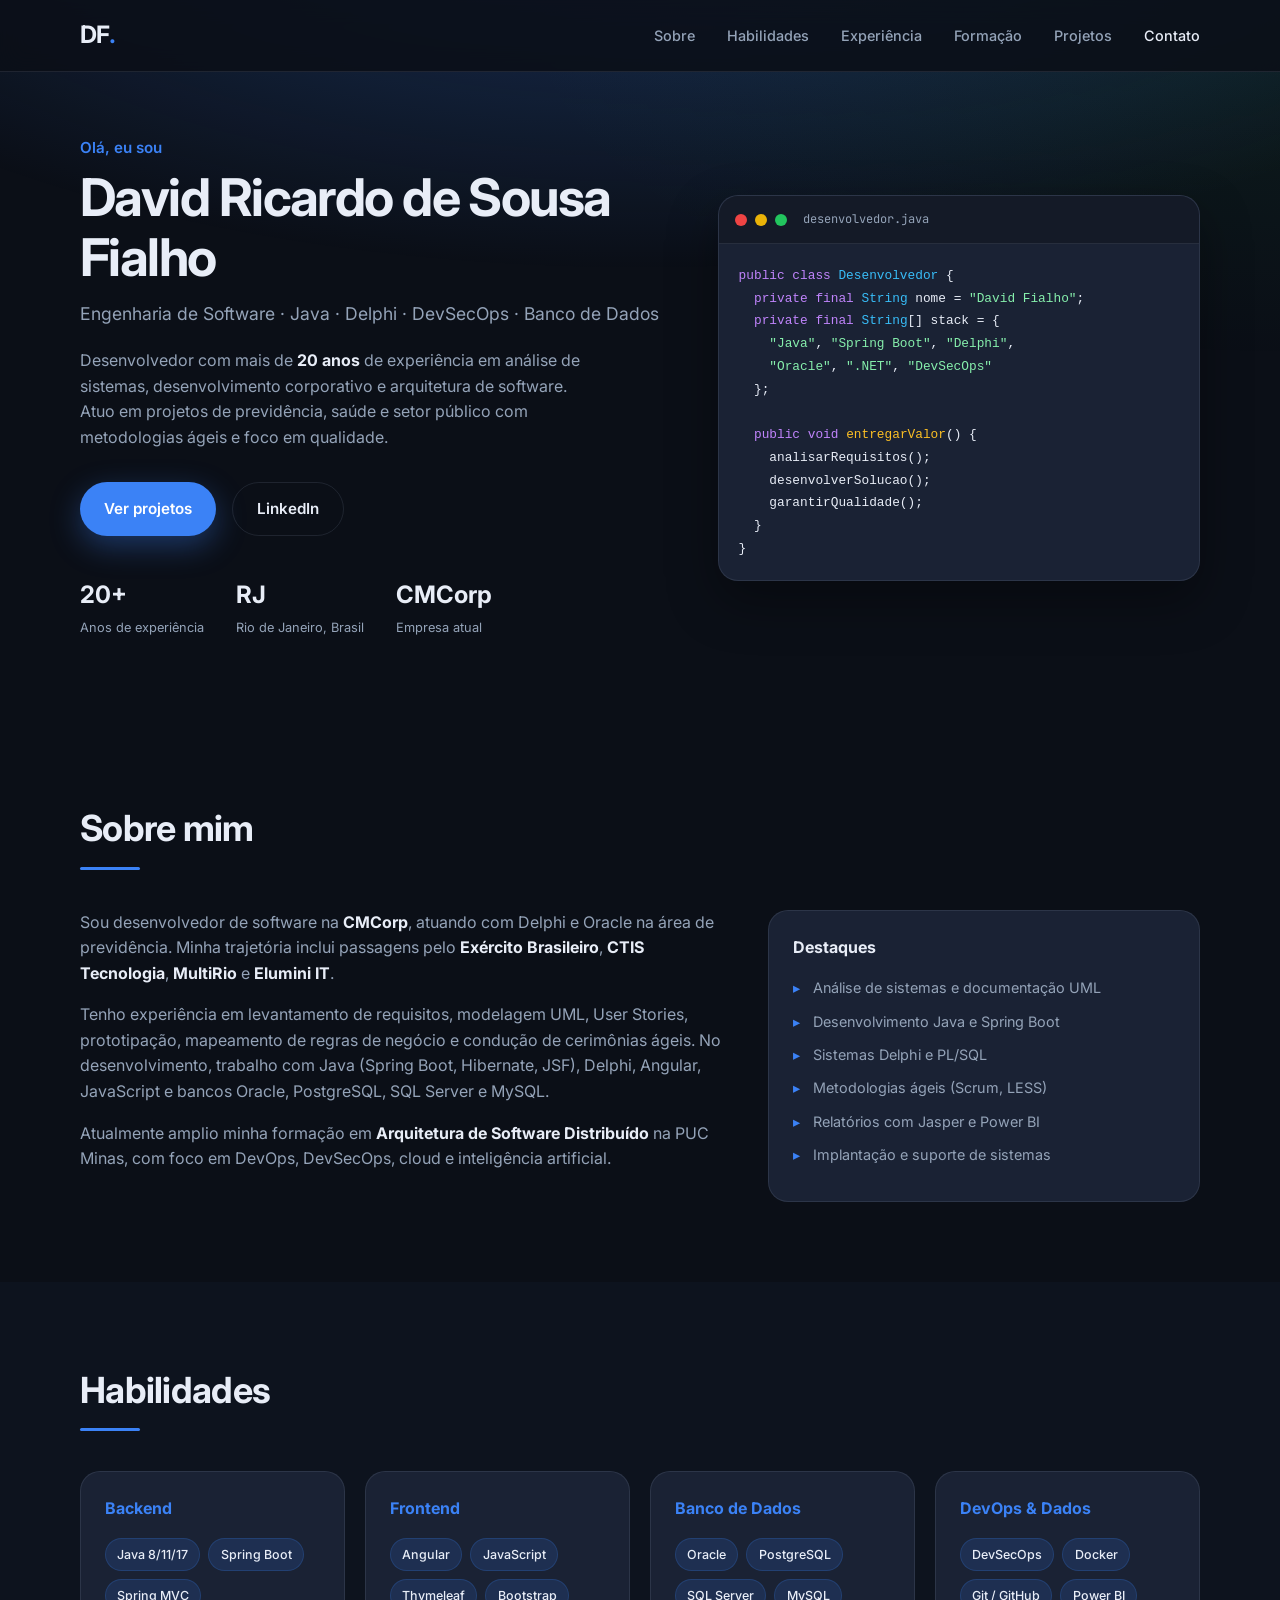
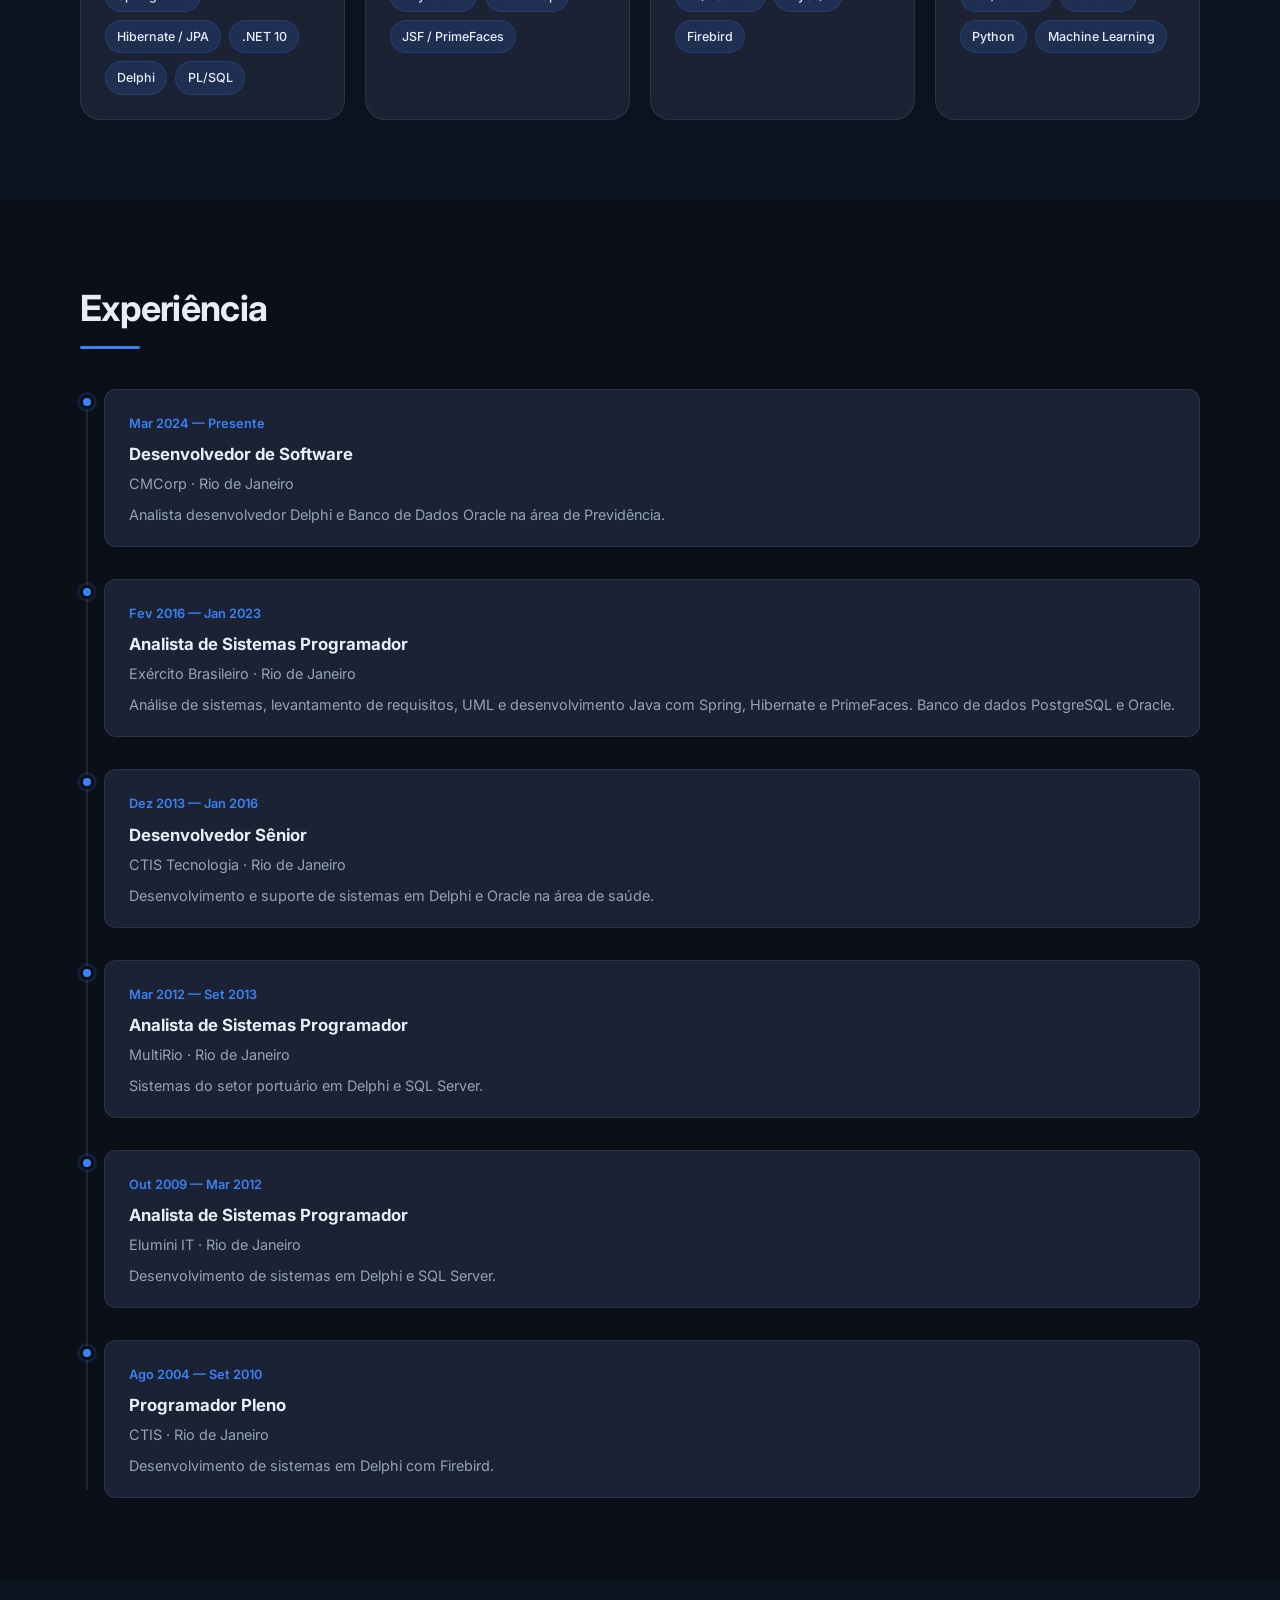
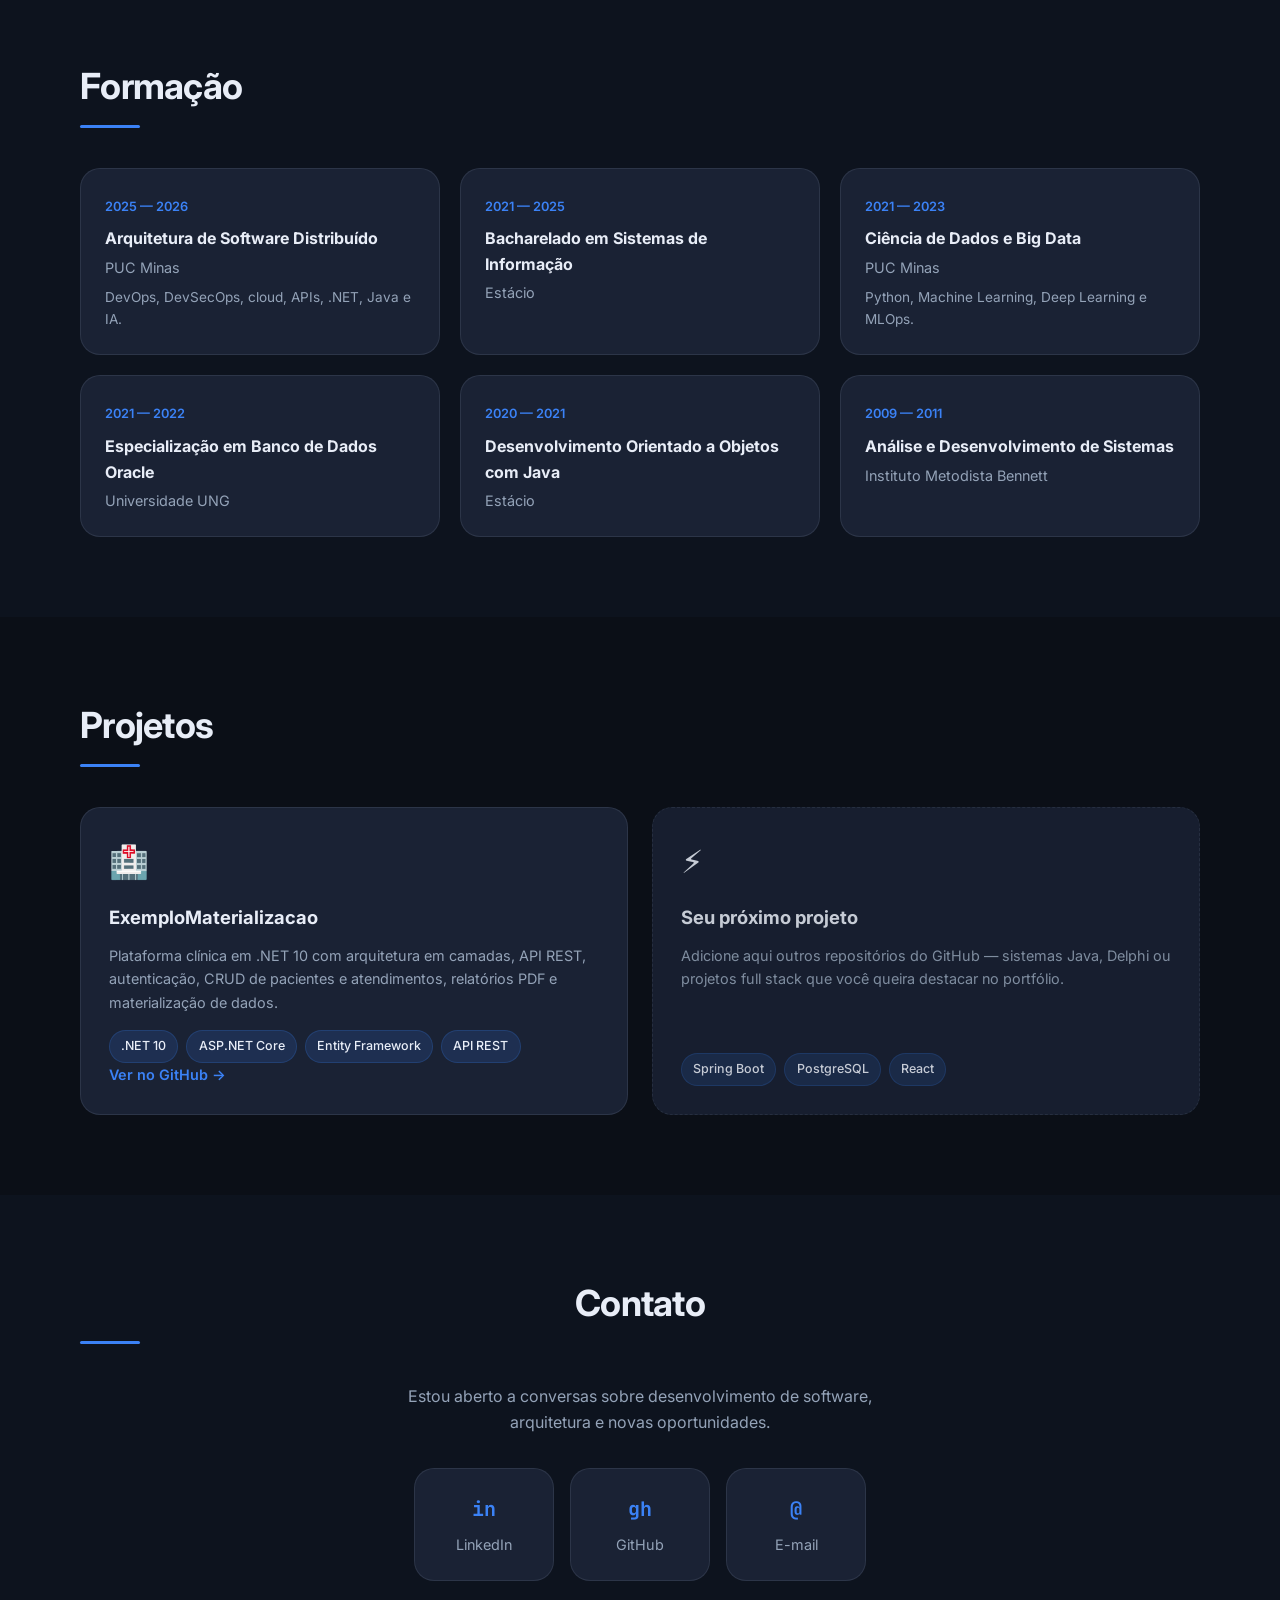
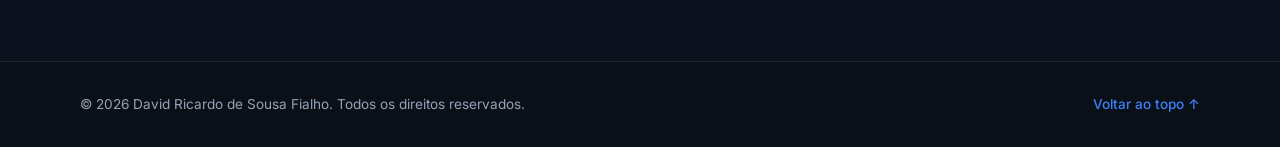
==== index.html @ e1266e58 "Adiciona portfólio pessoal" ====
<!DOCTYPE html>
<html lang="pt-BR">
<head>
  <meta charset="UTF-8">
  <meta name="viewport" content="width=device-width, initial-scale=1.0">
  <meta name="description" content="Portfólio de David Ricardo de Sousa Fialho — Desenvolvedor de Software com mais de 20 anos de experiência em Java, Delphi, DevSecOps e Banco de Dados.">
  <meta name="author" content="David Ricardo de Sousa Fialho">
  <title>David Fialho | Desenvolvedor de Software</title>
  <link rel="preconnect" href="https://fonts.googleapis.com">
  <link rel="preconnect" href="https://fonts.gstatic.com" crossorigin>
  <link href="https://fonts.googleapis.com/css2?family=Inter:wght@400;500;600;700&family=JetBrains+Mono:wght@400;500&display=swap" rel="stylesheet">
  <link rel="stylesheet" href="css/style.css">
</head>
<body>
  <header class="header" id="topo">
    <nav class="nav container">
      <a href="#topo" class="nav-logo">DF<span class="accent">.</span></a>
      <button class="nav-toggle" aria-label="Abrir menu" aria-expanded="false">
        <span></span>
        <span></span>
        <span></span>
      </button>
      <ul class="nav-links">
        <li><a href="#sobre">Sobre</a></li>
        <li><a href="#habilidades">Habilidades</a></li>
        <li><a href="#experiencia">Experiência</a></li>
        <li><a href="#formacao">Formação</a></li>
        <li><a href="#projetos">Projetos</a></li>
        <li><a href="#contato">Contato</a></li>
      </ul>
    </nav>
  </header>

  <main>
    <section class="hero">
      <div class="container hero-grid">
        <div class="hero-content">
          <p class="hero-greeting">Olá, eu sou</p>
          <h1 class="hero-title">David Ricardo de Sousa Fialho</h1>
          <p class="hero-subtitle">
            Engenharia de Software · Java · Delphi · DevSecOps · Banco de Dados
          </p>
          <p class="hero-description">
            Desenvolvedor com mais de <strong>20 anos</strong> de experiência em análise de sistemas,
            desenvolvimento corporativo e arquitetura de software. Atuo em projetos de previdência,
            saúde e setor público com metodologias ágeis e foco em qualidade.
          </p>
          <div class="hero-actions">
            <a href="#projetos" class="btn btn-primary">Ver projetos</a>
            <a href="https://www.linkedin.com/in/david-ricardo-de-sousa-fialho-27782882/" target="_blank" rel="noopener noreferrer" class="btn btn-outline">LinkedIn</a>
          </div>
          <div class="hero-stats">
            <div class="stat">
              <span class="stat-value">20+</span>
              <span class="stat-label">Anos de experiência</span>
            </div>
            <div class="stat">
              <span class="stat-value">RJ</span>
              <span class="stat-label">Rio de Janeiro, Brasil</span>
            </div>
            <div class="stat">
              <span class="stat-value">CMCorp</span>
              <span class="stat-label">Empresa atual</span>
            </div>
          </div>
        </div>
        <div class="hero-visual">
          <div class="code-card">
            <div class="code-header">
              <span class="dot red"></span>
              <span class="dot yellow"></span>
              <span class="dot green"></span>
              <span class="code-filename">desenvolvedor.java</span>
            </div>
            <pre class="code-body"><code><span class="kw">public class</span> <span class="type">Desenvolvedor</span> {
  <span class="kw">private final</span> <span class="type">String</span> nome = <span class="str">"David Fialho"</span>;
  <span class="kw">private final</span> <span class="type">String</span>[] stack = {
    <span class="str">"Java"</span>, <span class="str">"Spring Boot"</span>, <span class="str">"Delphi"</span>,
    <span class="str">"Oracle"</span>, <span class="str">".NET"</span>, <span class="str">"DevSecOps"</span>
  };

  <span class="kw">public void</span> <span class="fn">entregarValor</span>() {
    analisarRequisitos();
    desenvolverSolucao();
    garantirQualidade();
  }
}</code></pre>
          </div>
        </div>
      </div>
    </section>

    <section class="section" id="sobre">
      <div class="container">
        <h2 class="section-title">Sobre mim</h2>
        <div class="about-grid">
          <div class="about-text">
            <p>
              Sou desenvolvedor de software na <strong>CMCorp</strong>, atuando com Delphi e Oracle
              na área de previdência. Minha trajetória inclui passagens pelo
              <strong>Exército Brasileiro</strong>, <strong>CTIS Tecnologia</strong>,
              <strong>MultiRio</strong> e <strong>Elumini IT</strong>.
            </p>
            <p>
              Tenho experiência em levantamento de requisitos, modelagem UML, User Stories,
              prototipação, mapeamento de regras de negócio e condução de cerimônias ágeis.
              No desenvolvimento, trabalho com Java (Spring Boot, Hibernate, JSF), Delphi,
              Angular, JavaScript e bancos Oracle, PostgreSQL, SQL Server e MySQL.
            </p>
            <p>
              Atualmente amplio minha formação em <strong>Arquitetura de Software Distribuído</strong>
              na PUC Minas, com foco em DevOps, DevSecOps, cloud e inteligência artificial.
            </p>
          </div>
          <aside class="about-highlights">
            <h3>Destaques</h3>
            <ul>
              <li>Análise de sistemas e documentação UML</li>
              <li>Desenvolvimento Java e Spring Boot</li>
              <li>Sistemas Delphi e PL/SQL</li>
              <li>Metodologias ágeis (Scrum, LESS)</li>
              <li>Relatórios com Jasper e Power BI</li>
              <li>Implantação e suporte de sistemas</li>
            </ul>
          </aside>
        </div>
      </div>
    </section>

    <section class="section section-alt" id="habilidades">
      <div class="container">
        <h2 class="section-title">Habilidades</h2>
        <div class="skills-grid">
          <article class="skill-card">
            <h3>Backend</h3>
            <div class="tags">
              <span>Java 8/11/17</span>
              <span>Spring Boot</span>
              <span>Spring MVC</span>
              <span>Hibernate / JPA</span>
              <span>.NET 10</span>
              <span>Delphi</span>
              <span>PL/SQL</span>
            </div>
          </article>
          <article class="skill-card">
            <h3>Frontend</h3>
            <div class="tags">
              <span>Angular</span>
              <span>JavaScript</span>
              <span>Thymeleaf</span>
              <span>Bootstrap</span>
              <span>JSF / PrimeFaces</span>
            </div>
          </article>
          <article class="skill-card">
            <h3>Banco de Dados</h3>
            <div class="tags">
              <span>Oracle</span>
              <span>PostgreSQL</span>
              <span>SQL Server</span>
              <span>MySQL</span>
              <span>Firebird</span>
            </div>
          </article>
          <article class="skill-card">
            <h3>DevOps &amp; Dados</h3>
            <div class="tags">
              <span>DevSecOps</span>
              <span>Docker</span>
              <span>Git / GitHub</span>
              <span>Power BI</span>
              <span>Python</span>
              <span>Machine Learning</span>
            </div>
          </article>
        </div>
      </div>
    </section>

    <section class="section" id="experiencia">
      <div class="container">
        <h2 class="section-title">Experiência</h2>
        <div class="timeline">
          <article class="timeline-item">
            <div class="timeline-marker"></div>
            <div class="timeline-content">
              <span class="timeline-period">Mar 2024 — Presente</span>
              <h3>Desenvolvedor de Software</h3>
              <p class="timeline-company">CMCorp · Rio de Janeiro</p>
              <p>Analista desenvolvedor Delphi e Banco de Dados Oracle na área de Previdência.</p>
            </div>
          </article>
          <article class="timeline-item">
            <div class="timeline-marker"></div>
            <div class="timeline-content">
              <span class="timeline-period">Fev 2016 — Jan 2023</span>
              <h3>Analista de Sistemas Programador</h3>
              <p class="timeline-company">Exército Brasileiro · Rio de Janeiro</p>
              <p>
                Análise de sistemas, levantamento de requisitos, UML e desenvolvimento Java com
                Spring, Hibernate e PrimeFaces. Banco de dados PostgreSQL e Oracle.
              </p>
            </div>
          </article>
          <article class="timeline-item">
            <div class="timeline-marker"></div>
            <div class="timeline-content">
              <span class="timeline-period">Dez 2013 — Jan 2016</span>
              <h3>Desenvolvedor Sênior</h3>
              <p class="timeline-company">CTIS Tecnologia · Rio de Janeiro</p>
              <p>Desenvolvimento e suporte de sistemas em Delphi e Oracle na área de saúde.</p>
            </div>
          </article>
          <article class="timeline-item">
            <div class="timeline-marker"></div>
            <div class="timeline-content">
              <span class="timeline-period">Mar 2012 — Set 2013</span>
              <h3>Analista de Sistemas Programador</h3>
              <p class="timeline-company">MultiRio · Rio de Janeiro</p>
              <p>Sistemas do setor portuário em Delphi e SQL Server.</p>
            </div>
          </article>
          <article class="timeline-item">
            <div class="timeline-marker"></div>
            <div class="timeline-content">
              <span class="timeline-period">Out 2009 — Mar 2012</span>
              <h3>Analista de Sistemas Programador</h3>
              <p class="timeline-company">Elumini IT · Rio de Janeiro</p>
              <p>Desenvolvimento de sistemas em Delphi e SQL Server.</p>
            </div>
          </article>
          <article class="timeline-item">
            <div class="timeline-marker"></div>
            <div class="timeline-content">
              <span class="timeline-period">Ago 2004 — Set 2010</span>
              <h3>Programador Pleno</h3>
              <p class="timeline-company">CTIS · Rio de Janeiro</p>
              <p>Desenvolvimento de sistemas em Delphi com Firebird.</p>
            </div>
          </article>
        </div>
      </div>
    </section>

    <section class="section section-alt" id="formacao">
      <div class="container">
        <h2 class="section-title">Formação</h2>
        <div class="education-grid">
          <article class="education-card">
            <span class="education-year">2025 — 2026</span>
            <h3>Arquitetura de Software Distribuído</h3>
            <p>PUC Minas</p>
            <p class="education-detail">DevOps, DevSecOps, cloud, APIs, .NET, Java e IA.</p>
          </article>
          <article class="education-card">
            <span class="education-year">2021 — 2025</span>
            <h3>Bacharelado em Sistemas de Informação</h3>
            <p>Estácio</p>
          </article>
          <article class="education-card">
            <span class="education-year">2021 — 2023</span>
            <h3>Ciência de Dados e Big Data</h3>
            <p>PUC Minas</p>
            <p class="education-detail">Python, Machine Learning, Deep Learning e MLOps.</p>
          </article>
          <article class="education-card">
            <span class="education-year">2021 — 2022</span>
            <h3>Especialização em Banco de Dados Oracle</h3>
            <p>Universidade UNG</p>
          </article>
          <article class="education-card">
            <span class="education-year">2020 — 2021</span>
            <h3>Desenvolvimento Orientado a Objetos com Java</h3>
            <p>Estácio</p>
          </article>
          <article class="education-card">
            <span class="education-year">2009 — 2011</span>
            <h3>Análise e Desenvolvimento de Sistemas</h3>
            <p>Instituto Metodista Bennett</p>
          </article>
        </div>
      </div>
    </section>

    <section class="section" id="projetos">
      <div class="container">
        <h2 class="section-title">Projetos</h2>
        <div class="projects-grid">
          <article class="project-card">
            <div class="project-icon">🏥</div>
            <h3>ExemploMaterializacao</h3>
            <p>
              Plataforma clínica em .NET 10 com arquitetura em camadas, API REST, autenticação,
              CRUD de pacientes e atendimentos, relatórios PDF e materialização de dados.
            </p>
            <div class="tags">
              <span>.NET 10</span>
              <span>ASP.NET Core</span>
              <span>Entity Framework</span>
              <span>API REST</span>
            </div>
            <a href="https://github.com/SEU-USUARIO/ExemploMaterializacao" target="_blank" rel="noopener noreferrer" class="project-link">
              Ver no GitHub →
            </a>
          </article>
          <article class="project-card project-card-placeholder">
            <div class="project-icon">⚡</div>
            <h3>Seu próximo projeto</h3>
            <p>
              Adicione aqui outros repositórios do GitHub — sistemas Java, Delphi ou projetos
              full stack que você queira destacar no portfólio.
            </p>
            <div class="tags">
              <span>Spring Boot</span>
              <span>PostgreSQL</span>
              <span>React</span>
            </div>
          </article>
        </div>
      </div>
    </section>

    <section class="section section-alt" id="contato">
      <div class="container contact-container">
        <h2 class="section-title">Contato</h2>
        <p class="contact-text">
          Estou aberto a conversas sobre desenvolvimento de software, arquitetura e novas oportunidades.
        </p>
        <div class="contact-links">
          <a href="https://www.linkedin.com/in/david-ricardo-de-sousa-fialho-27782882/" target="_blank" rel="noopener noreferrer" class="contact-card">
            <span class="contact-icon">in</span>
            <span class="contact-label">LinkedIn</span>
          </a>
          <a href="https://github.com/SEU-USUARIO" target="_blank" rel="noopener noreferrer" class="contact-card">
            <span class="contact-icon">gh</span>
            <span class="contact-label">GitHub</span>
          </a>
          <a href="mailto:seu-email@exemplo.com" class="contact-card">
            <span class="contact-icon">@</span>
            <span class="contact-label">E-mail</span>
          </a>
        </div>
      </div>
    </section>
  </main>

  <footer class="footer">
    <div class="container footer-content">
      <p>&copy; <span id="year"></span> David Ricardo de Sousa Fialho. Todos os direitos reservados.</p>
      <a href="#topo" class="back-to-top">Voltar ao topo ↑</a>
    </div>
  </footer>

  <script src="js/main.js"></script>
</body>
</html>
---- css/style.css ----
:root {
  --bg: #0b0f17;
  --bg-alt: #111827;
  --surface: #1a2234;
  --surface-hover: #243049;
  --text: #e8edf7;
  --text-muted: #94a3b8;
  --accent: #3b82f6;
  --accent-soft: rgba(59, 130, 246, 0.15);
  --accent-glow: rgba(59, 130, 246, 0.35);
  --border: rgba(148, 163, 184, 0.15);
  --success: #22c55e;
  --radius: 12px;
  --radius-lg: 20px;
  --shadow: 0 20px 50px rgba(0, 0, 0, 0.35);
  --header-height: 72px;
  --font: "Inter", system-ui, sans-serif;
  --mono: "JetBrains Mono", monospace;
}

*,
*::before,
*::after {
  box-sizing: border-box;
  margin: 0;
  padding: 0;
}

html {
  scroll-behavior: smooth;
}

body {
  font-family: var(--font);
  background: var(--bg);
  color: var(--text);
  line-height: 1.6;
  min-height: 100vh;
}

body::before {
  content: "";
  position: fixed;
  inset: 0;
  background:
    radial-gradient(ellipse 80% 50% at 50% -20%, var(--accent-glow), transparent),
    radial-gradient(ellipse 60% 40% at 100% 0%, rgba(34, 197, 94, 0.08), transparent);
  pointer-events: none;
  z-index: -1;
}

a {
  color: inherit;
  text-decoration: none;
}

img {
  max-width: 100%;
  display: block;
}

.container {
  width: min(1120px, calc(100% - 2rem));
  margin-inline: auto;
}

/* Header */
.header {
  position: fixed;
  top: 0;
  left: 0;
  right: 0;
  z-index: 100;
  height: var(--header-height);
  background: rgba(11, 15, 23, 0.85);
  backdrop-filter: blur(12px);
  border-bottom: 1px solid var(--border);
}

.nav {
  display: flex;
  align-items: center;
  justify-content: space-between;
  height: 100%;
}

.nav-logo {
  font-size: 1.5rem;
  font-weight: 700;
  letter-spacing: -0.03em;
}

.nav-logo .accent {
  color: var(--accent);
}

.nav-links {
  display: flex;
  gap: 2rem;
  list-style: none;
}

.nav-links a {
  color: var(--text-muted);
  font-size: 0.9rem;
  font-weight: 500;
  transition: color 0.2s;
}

.nav-links a:hover {
  color: var(--text);
}

.nav-toggle {
  display: none;
  flex-direction: column;
  gap: 5px;
  background: none;
  border: none;
  cursor: pointer;
  padding: 4px;
}

.nav-toggle span {
  display: block;
  width: 24px;
  height: 2px;
  background: var(--text);
  border-radius: 2px;
  transition: transform 0.3s, opacity 0.3s;
}

/* Hero */
.hero {
  padding: calc(var(--header-height) + 4rem) 0 5rem;
}

.hero-grid {
  display: grid;
  grid-template-columns: 1.1fr 0.9fr;
  gap: 3rem;
  align-items: center;
}

.hero-greeting {
  color: var(--accent);
  font-weight: 600;
  font-size: 0.95rem;
  margin-bottom: 0.5rem;
}

.hero-title {
  font-size: clamp(2rem, 5vw, 3.25rem);
  font-weight: 700;
  line-height: 1.15;
  letter-spacing: -0.03em;
  margin-bottom: 0.75rem;
}

.hero-subtitle {
  font-size: 1.1rem;
  color: var(--text-muted);
  margin-bottom: 1.25rem;
}

.hero-description {
  color: var(--text-muted);
  max-width: 52ch;
  margin-bottom: 2rem;
}

.hero-description strong {
  color: var(--text);
}

.hero-actions {
  display: flex;
  flex-wrap: wrap;
  gap: 1rem;
  margin-bottom: 2.5rem;
}

.btn {
  display: inline-flex;
  align-items: center;
  justify-content: center;
  padding: 0.85rem 1.5rem;
  border-radius: 999px;
  font-weight: 600;
  font-size: 0.95rem;
  transition: transform 0.2s, box-shadow 0.2s, background 0.2s;
}

.btn:hover {
  transform: translateY(-2px);
}

.btn-primary {
  background: var(--accent);
  color: #fff;
  box-shadow: 0 10px 30px var(--accent-glow);
}

.btn-primary:hover {
  box-shadow: 0 14px 40px var(--accent-glow);
}

.btn-outline {
  border: 1px solid var(--border);
  color: var(--text);
}

.btn-outline:hover {
  background: var(--surface);
}

.hero-stats {
  display: flex;
  flex-wrap: wrap;
  gap: 2rem;
}

.stat-value {
  display: block;
  font-size: 1.5rem;
  font-weight: 700;
  color: var(--text);
}

.stat-label {
  font-size: 0.8rem;
  color: var(--text-muted);
}

/* Code card */
.code-card {
  background: var(--surface);
  border: 1px solid var(--border);
  border-radius: var(--radius-lg);
  overflow: hidden;
  box-shadow: var(--shadow);
}

.code-header {
  display: flex;
  align-items: center;
  gap: 0.5rem;
  padding: 0.85rem 1rem;
  background: rgba(0, 0, 0, 0.25);
  border-bottom: 1px solid var(--border);
}

.dot {
  width: 12px;
  height: 12px;
  border-radius: 50%;
}

.dot.red { background: #ef4444; }
.dot.yellow { background: #eab308; }
.dot.green { background: #22c55e; }

.code-filename {
  margin-left: 0.5rem;
  font-family: var(--mono);
  font-size: 0.75rem;
  color: var(--text-muted);
}

.code-body {
  padding: 1.25rem;
  overflow-x: auto;
  font-family: var(--mono);
  font-size: 0.8rem;
  line-height: 1.7;
}

.code-body .kw { color: #c084fc; }
.code-body .type { color: #38bdf8; }
.code-body .str { color: #86efac; }
.code-body .fn { color: #fbbf24; }

/* Sections */
.section {
  padding: 5rem 0;
}

.section-alt {
  background: rgba(17, 24, 39, 0.5);
}

.section-title {
  font-size: clamp(1.75rem, 4vw, 2.25rem);
  font-weight: 700;
  letter-spacing: -0.02em;
  margin-bottom: 2.5rem;
  position: relative;
  padding-bottom: 0.75rem;
}

.section-title::after {
  content: "";
  position: absolute;
  left: 0;
  bottom: 0;
  width: 60px;
  height: 3px;
  background: var(--accent);
  border-radius: 2px;
}

/* About */
.about-grid {
  display: grid;
  grid-template-columns: 1.5fr 1fr;
  gap: 2.5rem;
}

.about-text p {
  color: var(--text-muted);
  margin-bottom: 1rem;
}

.about-text strong {
  color: var(--text);
}

.about-highlights {
  background: var(--surface);
  border: 1px solid var(--border);
  border-radius: var(--radius-lg);
  padding: 1.5rem;
}

.about-highlights h3 {
  font-size: 1rem;
  margin-bottom: 1rem;
}

.about-highlights ul {
  list-style: none;
}

.about-highlights li {
  position: relative;
  padding-left: 1.25rem;
  color: var(--text-muted);
  font-size: 0.9rem;
  margin-bottom: 0.65rem;
}

.about-highlights li::before {
  content: "▸";
  position: absolute;
  left: 0;
  color: var(--accent);
}

/* Skills */
.skills-grid {
  display: grid;
  grid-template-columns: repeat(auto-fit, minmax(240px, 1fr));
  gap: 1.25rem;
}

.skill-card {
  background: var(--surface);
  border: 1px solid var(--border);
  border-radius: var(--radius-lg);
  padding: 1.5rem;
  transition: border-color 0.2s, transform 0.2s;
}

.skill-card:hover {
  border-color: var(--accent);
  transform: translateY(-4px);
}

.skill-card h3 {
  font-size: 1rem;
  margin-bottom: 1rem;
  color: var(--accent);
}

.tags {
  display: flex;
  flex-wrap: wrap;
  gap: 0.5rem;
}

.tags span {
  background: var(--accent-soft);
  color: var(--text);
  font-size: 0.78rem;
  font-weight: 500;
  padding: 0.35rem 0.7rem;
  border-radius: 999px;
  border: 1px solid rgba(59, 130, 246, 0.2);
}

/* Timeline */
.timeline {
  position: relative;
  padding-left: 1.5rem;
}

.timeline::before {
  content: "";
  position: absolute;
  left: 6px;
  top: 8px;
  bottom: 8px;
  width: 2px;
  background: var(--border);
}

.timeline-item {
  position: relative;
  padding-bottom: 2rem;
}

.timeline-item:last-child {
  padding-bottom: 0;
}

.timeline-marker {
  position: absolute;
  left: -1.5rem;
  top: 6px;
  width: 14px;
  height: 14px;
  background: var(--accent);
  border: 3px solid var(--bg);
  border-radius: 50%;
  box-shadow: 0 0 0 3px var(--accent-soft);
}

.timeline-content {
  background: var(--surface);
  border: 1px solid var(--border);
  border-radius: var(--radius);
  padding: 1.25rem 1.5rem;
}

.timeline-period {
  font-size: 0.8rem;
  color: var(--accent);
  font-weight: 600;
}

.timeline-content h3 {
  font-size: 1.05rem;
  margin: 0.35rem 0 0.25rem;
}

.timeline-company {
  font-size: 0.9rem;
  color: var(--text-muted);
  margin-bottom: 0.5rem;
}

.timeline-content p:last-child {
  font-size: 0.9rem;
  color: var(--text-muted);
}

/* Education */
.education-grid {
  display: grid;
  grid-template-columns: repeat(auto-fit, minmax(280px, 1fr));
  gap: 1.25rem;
}

.education-card {
  background: var(--surface);
  border: 1px solid var(--border);
  border-radius: var(--radius-lg);
  padding: 1.5rem;
}

.education-year {
  font-size: 0.8rem;
  color: var(--accent);
  font-weight: 600;
}

.education-card h3 {
  font-size: 1rem;
  margin: 0.5rem 0 0.25rem;
}

.education-card > p {
  color: var(--text-muted);
  font-size: 0.9rem;
}

.education-detail {
  margin-top: 0.5rem;
  font-size: 0.85rem !important;
}

/* Projects */
.projects-grid {
  display: grid;
  grid-template-columns: repeat(auto-fit, minmax(300px, 1fr));
  gap: 1.5rem;
}

.project-card {
  background: var(--surface);
  border: 1px solid var(--border);
  border-radius: var(--radius-lg);
  padding: 1.75rem;
  display: flex;
  flex-direction: column;
  transition: border-color 0.2s, transform 0.2s;
}

.project-card:hover {
  border-color: var(--accent);
  transform: translateY(-4px);
}

.project-card-placeholder {
  border-style: dashed;
  opacity: 0.85;
}

.project-icon {
  font-size: 2rem;
  margin-bottom: 1rem;
}

.project-card h3 {
  font-size: 1.15rem;
  margin-bottom: 0.75rem;
}

.project-card > p {
  color: var(--text-muted);
  font-size: 0.9rem;
  flex: 1;
  margin-bottom: 1rem;
}

.project-link {
  margin-top: auto;
  color: var(--accent);
  font-weight: 600;
  font-size: 0.9rem;
}

.project-link:hover {
  text-decoration: underline;
}

/* Contact */
.contact-container {
  text-align: center;
}

.contact-text {
  color: var(--text-muted);
  max-width: 50ch;
  margin: 0 auto 2rem;
}

.contact-links {
  display: flex;
  flex-wrap: wrap;
  justify-content: center;
  gap: 1rem;
}

.contact-card {
  display: flex;
  flex-direction: column;
  align-items: center;
  gap: 0.5rem;
  background: var(--surface);
  border: 1px solid var(--border);
  border-radius: var(--radius-lg);
  padding: 1.5rem 2.5rem;
  min-width: 140px;
  transition: border-color 0.2s, transform 0.2s;
}

.contact-card:hover {
  border-color: var(--accent);
  transform: translateY(-4px);
}

.contact-icon {
  font-family: var(--mono);
  font-weight: 700;
  font-size: 1.25rem;
  color: var(--accent);
}

.contact-label {
  font-size: 0.9rem;
  color: var(--text-muted);
}

/* Footer */
.footer {
  border-top: 1px solid var(--border);
  padding: 2rem 0;
}

.footer-content {
  display: flex;
  flex-wrap: wrap;
  justify-content: space-between;
  align-items: center;
  gap: 1rem;
  color: var(--text-muted);
  font-size: 0.85rem;
}

.back-to-top {
  color: var(--accent);
  font-weight: 500;
}

.back-to-top:hover {
  text-decoration: underline;
}

/* Mobile nav */
@media (max-width: 768px) {
  .nav-toggle {
    display: flex;
  }

  .nav-links {
    position: fixed;
    top: var(--header-height);
    left: 0;
    right: 0;
    flex-direction: column;
    gap: 0;
    background: var(--bg-alt);
    border-bottom: 1px solid var(--border);
    padding: 1rem 0;
    transform: translateY(-120%);
    opacity: 0;
    pointer-events: none;
    transition: transform 0.3s, opacity 0.3s;
  }

  .nav-links.open {
    transform: translateY(0);
    opacity: 1;
    pointer-events: auto;
  }

  .nav-links li a {
    display: block;
    padding: 0.85rem 1.5rem;
  }

  .nav-toggle.open span:nth-child(1) {
    transform: rotate(45deg) translate(5px, 5px);
  }

  .nav-toggle.open span:nth-child(2) {
    opacity: 0;
  }

  .nav-toggle.open span:nth-child(3) {
    transform: rotate(-45deg) translate(5px, -5px);
  }

  .hero-grid,
  .about-grid {
    grid-template-columns: 1fr;
  }

  .hero-visual {
    order: -1;
  }

  .hero-stats {
    gap: 1.25rem;
  }
}
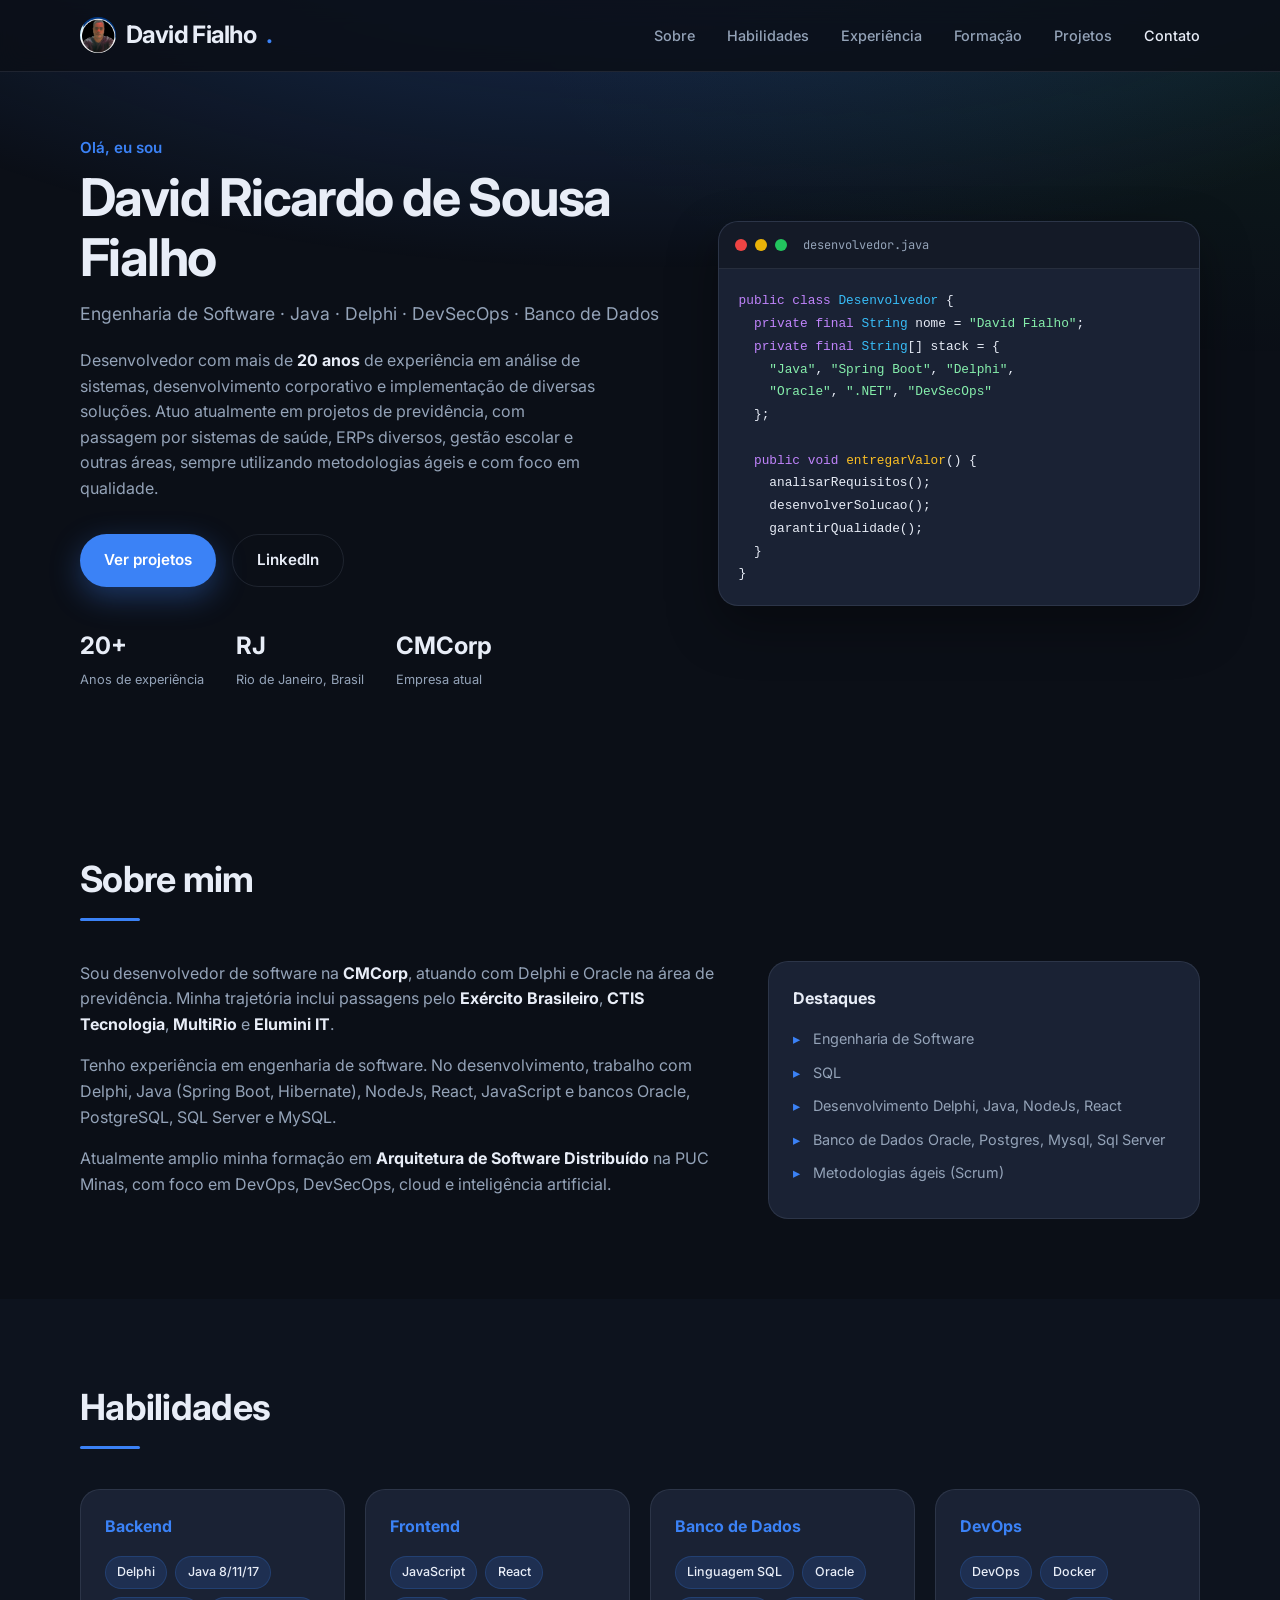
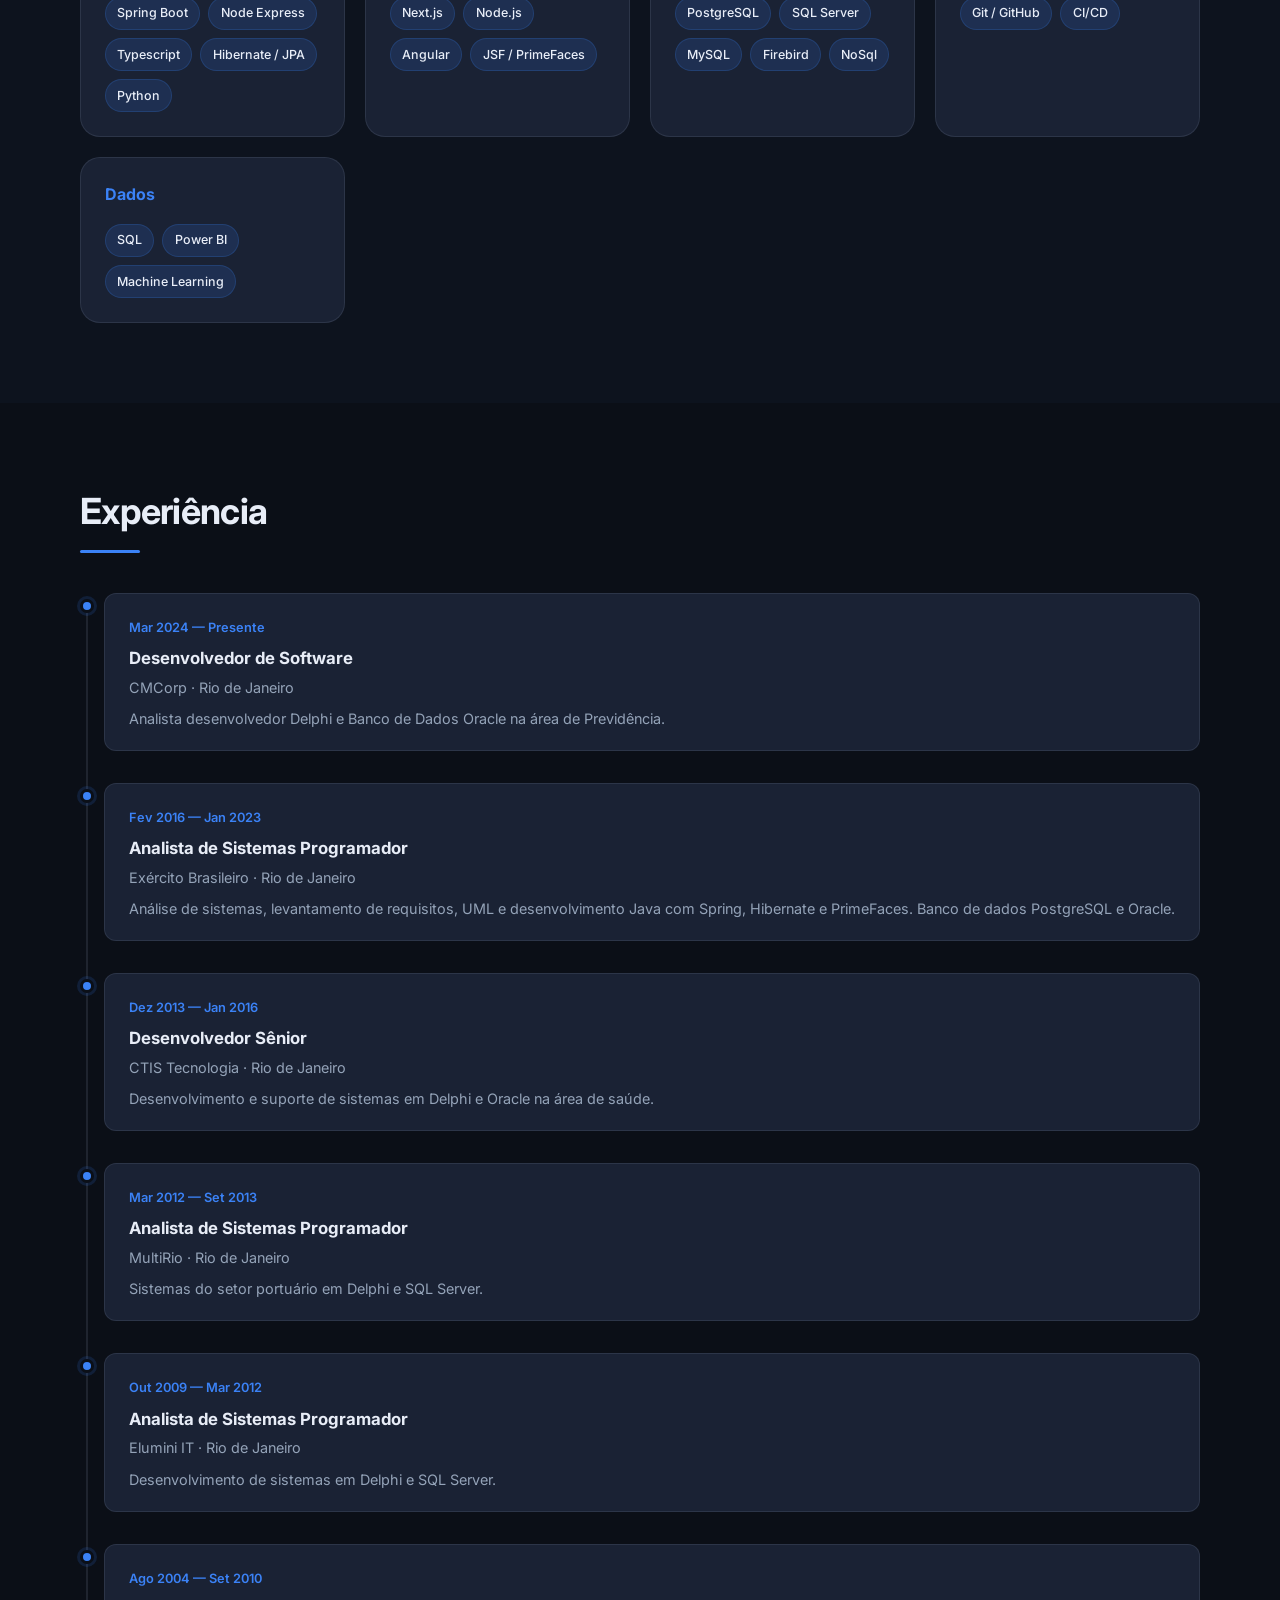
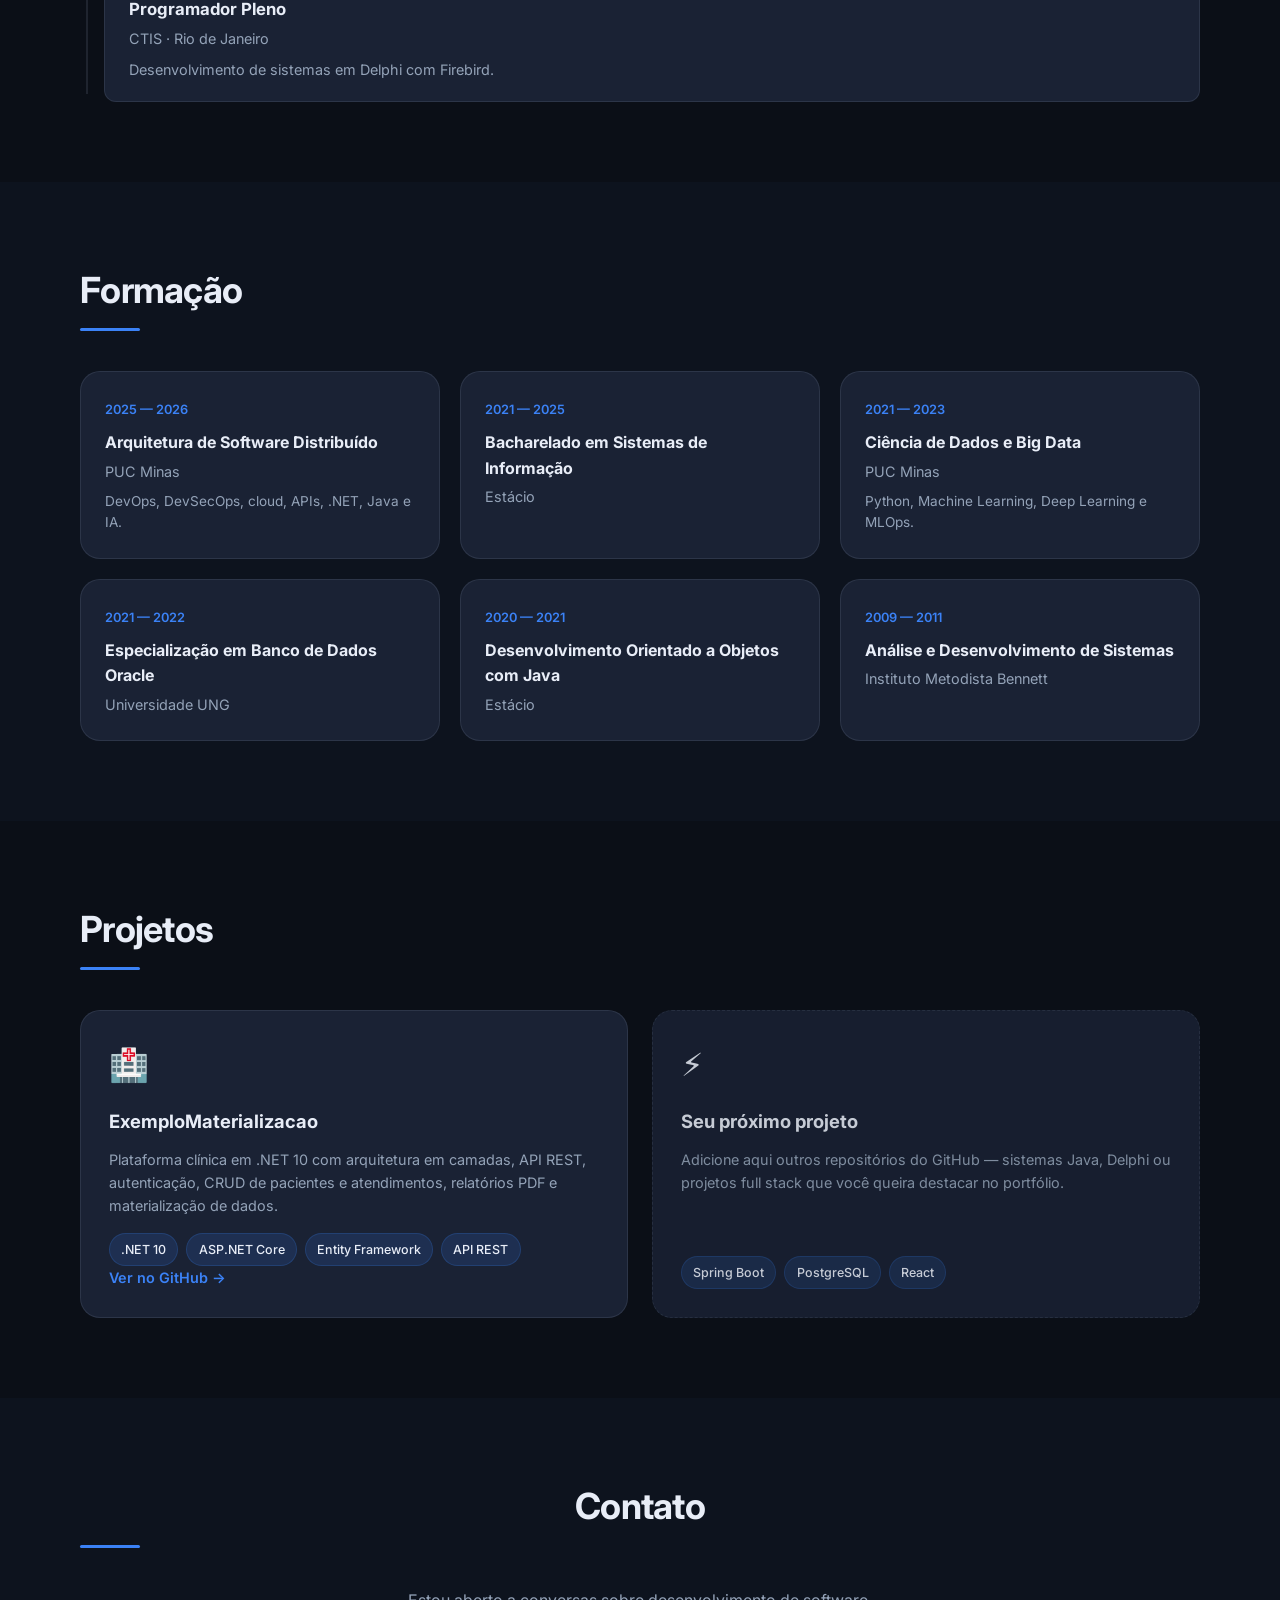
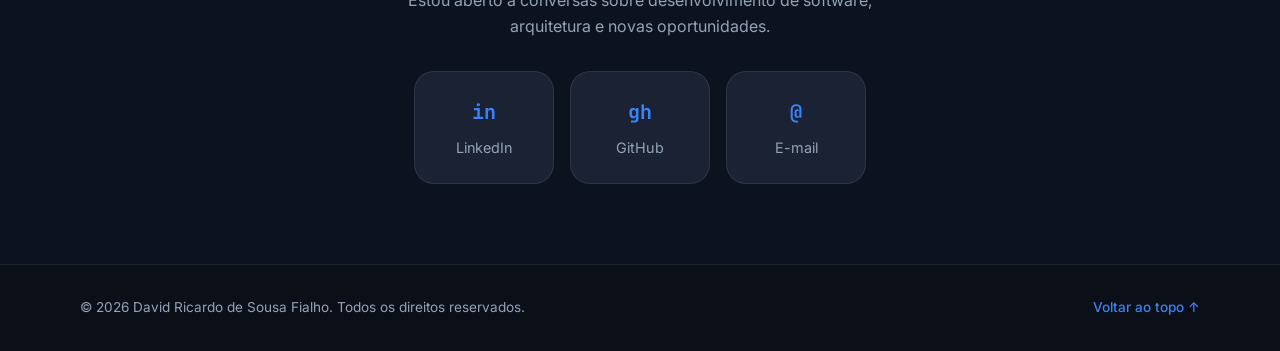
==== commit ee2697a9: "alteraçoes nas descriçoes" ====
--- a/index.html
+++ b/index.html
@@ -6,6 +6,7 @@
   <meta name="description" content="Portfólio de David Ricardo de Sousa Fialho — Desenvolvedor de Software com mais de 20 anos de experiência em Java, Delphi, DevSecOps e Banco de Dados.">
   <meta name="author" content="David Ricardo de Sousa Fialho">
   <title>David Fialho | Desenvolvedor de Software</title>
+  <link rel="icon" type="image/png" href="img/foto.png">
   <link rel="preconnect" href="https://fonts.googleapis.com">
   <link rel="preconnect" href="https://fonts.gstatic.com" crossorigin>
   <link href="https://fonts.googleapis.com/css2?family=Inter:wght@400;500;600;700&family=JetBrains+Mono:wght@400;500&display=swap" rel="stylesheet">
@@ -14,7 +15,10 @@
 <body>
   <header class="header" id="topo">
     <nav class="nav container">
-      <a href="#topo" class="nav-logo">DF<span class="accent">.</span></a>
+      <a href="#topo" class="nav-logo">
+        <img src="img/foto.png" alt="David Fialho" class="nav-avatar">
+        David Fialho<span class="accent">.</span>
+      </a>
       <button class="nav-toggle" aria-label="Abrir menu" aria-expanded="false">
         <span></span>
         <span></span>
@@ -42,8 +46,9 @@
           </p>
           <p class="hero-description">
             Desenvolvedor com mais de <strong>20 anos</strong> de experiência em análise de sistemas,
-            desenvolvimento corporativo e arquitetura de software. Atuo em projetos de previdência,
-            saúde e setor público com metodologias ágeis e foco em qualidade.
+            desenvolvimento corporativo e implementação de diversas soluções. Atuo atualmente em
+            projetos de previdência, com passagem por sistemas de saúde, ERPs diversos, gestão
+            escolar e outras áreas, sempre utilizando metodologias ágeis e com foco em qualidade.
           </p>
           <div class="hero-actions">
             <a href="#projetos" class="btn btn-primary">Ver projetos</a>
@@ -102,10 +107,9 @@
               <strong>MultiRio</strong> e <strong>Elumini IT</strong>.
             </p>
             <p>
-              Tenho experiência em levantamento de requisitos, modelagem UML, User Stories,
-              prototipação, mapeamento de regras de negócio e condução de cerimônias ágeis.
-              No desenvolvimento, trabalho com Java (Spring Boot, Hibernate, JSF), Delphi,
-              Angular, JavaScript e bancos Oracle, PostgreSQL, SQL Server e MySQL.
+              Tenho experiência em engenharia de software. No desenvolvimento, trabalho com
+              Delphi, Java (Spring Boot, Hibernate), NodeJs, React, JavaScript e bancos Oracle,
+              PostgreSQL, SQL Server e MySQL.
             </p>
             <p>
               Atualmente amplio minha formação em <strong>Arquitetura de Software Distribuído</strong>
@@ -115,12 +119,11 @@
           <aside class="about-highlights">
             <h3>Destaques</h3>
             <ul>
-              <li>Análise de sistemas e documentação UML</li>
-              <li>Desenvolvimento Java e Spring Boot</li>
-              <li>Sistemas Delphi e PL/SQL</li>
-              <li>Metodologias ágeis (Scrum, LESS)</li>
-              <li>Relatórios com Jasper e Power BI</li>
-              <li>Implantação e suporte de sistemas</li>
+              <li>Engenharia de Software</li>
+              <li>SQL</li>
+              <li>Desenvolvimento Delphi, Java, NodeJs, React</li>
+              <li>Banco de Dados Oracle, Postgres, Mysql, Sql Server</li>
+              <li>Metodologias ágeis (Scrum)</li>
             </ul>
           </aside>
         </div>
@@ -134,43 +137,52 @@
           <article class="skill-card">
             <h3>Backend</h3>
             <div class="tags">
+              <span>Delphi</span>
               <span>Java 8/11/17</span>
               <span>Spring Boot</span>
-              <span>Spring MVC</span>
+              <span>Node Express</span>
+              <span>Typescript</span>
               <span>Hibernate / JPA</span>
-              <span>.NET 10</span>
-              <span>Delphi</span>
-              <span>PL/SQL</span>
+              <span>Python</span>
             </div>
           </article>
           <article class="skill-card">
             <h3>Frontend</h3>
             <div class="tags">
+              <span>JavaScript</span>
+              <span>React</span>
+              <span>Next.js</span>
+              <span>Node.js</span>
               <span>Angular</span>
-              <span>JavaScript</span>
-              <span>Thymeleaf</span>
-              <span>Bootstrap</span>
               <span>JSF / PrimeFaces</span>
             </div>
           </article>
           <article class="skill-card">
             <h3>Banco de Dados</h3>
             <div class="tags">
+              <span>Linguagem SQL</span>
               <span>Oracle</span>
               <span>PostgreSQL</span>
               <span>SQL Server</span>
               <span>MySQL</span>
               <span>Firebird</span>
-            </div>
-          </article>
-          <article class="skill-card">
-            <h3>DevOps &amp; Dados</h3>
-            <div class="tags">
-              <span>DevSecOps</span>
+              <span>NoSql</span>
+            </div>
+          </article>
+          <article class="skill-card">
+            <h3>DevOps</h3>
+            <div class="tags">
+              <span>DevOps</span>
               <span>Docker</span>
               <span>Git / GitHub</span>
+              <span>CI/CD</span>
+            </div>
+          </article>
+          <article class="skill-card">
+            <h3>Dados</h3>
+            <div class="tags">
+              <span>SQL</span>
               <span>Power BI</span>
-              <span>Python</span>
               <span>Machine Learning</span>
             </div>
           </article>
@@ -300,7 +312,7 @@
               <span>Entity Framework</span>
               <span>API REST</span>
             </div>
-            <a href="https://github.com/SEU-USUARIO/ExemploMaterializacao" target="_blank" rel="noopener noreferrer" class="project-link">
+            <a href="https://github.com/davidfialho533/ExemploMaterializacao" target="_blank" rel="noopener noreferrer" class="project-link">
               Ver no GitHub →
             </a>
           </article>
@@ -332,7 +344,7 @@
             <span class="contact-icon">in</span>
             <span class="contact-label">LinkedIn</span>
           </a>
-          <a href="https://github.com/SEU-USUARIO" target="_blank" rel="noopener noreferrer" class="contact-card">
+          <a href="https://github.com/davidfialho533" target="_blank" rel="noopener noreferrer" class="contact-card">
             <span class="contact-icon">gh</span>
             <span class="contact-label">GitHub</span>
           </a>
--- a/css/style.css
+++ b/css/style.css
@@ -85,9 +85,19 @@
 }
 
 .nav-logo {
+  display: flex;
+  align-items: center;
+  gap: 0.6rem;
   font-size: 1.5rem;
   font-weight: 700;
   letter-spacing: -0.03em;
+}
+
+.nav-avatar {
+  width: 36px;
+  height: 36px;
+  border-radius: 50%;
+  object-fit: cover;
 }
 
 .nav-logo .accent {
